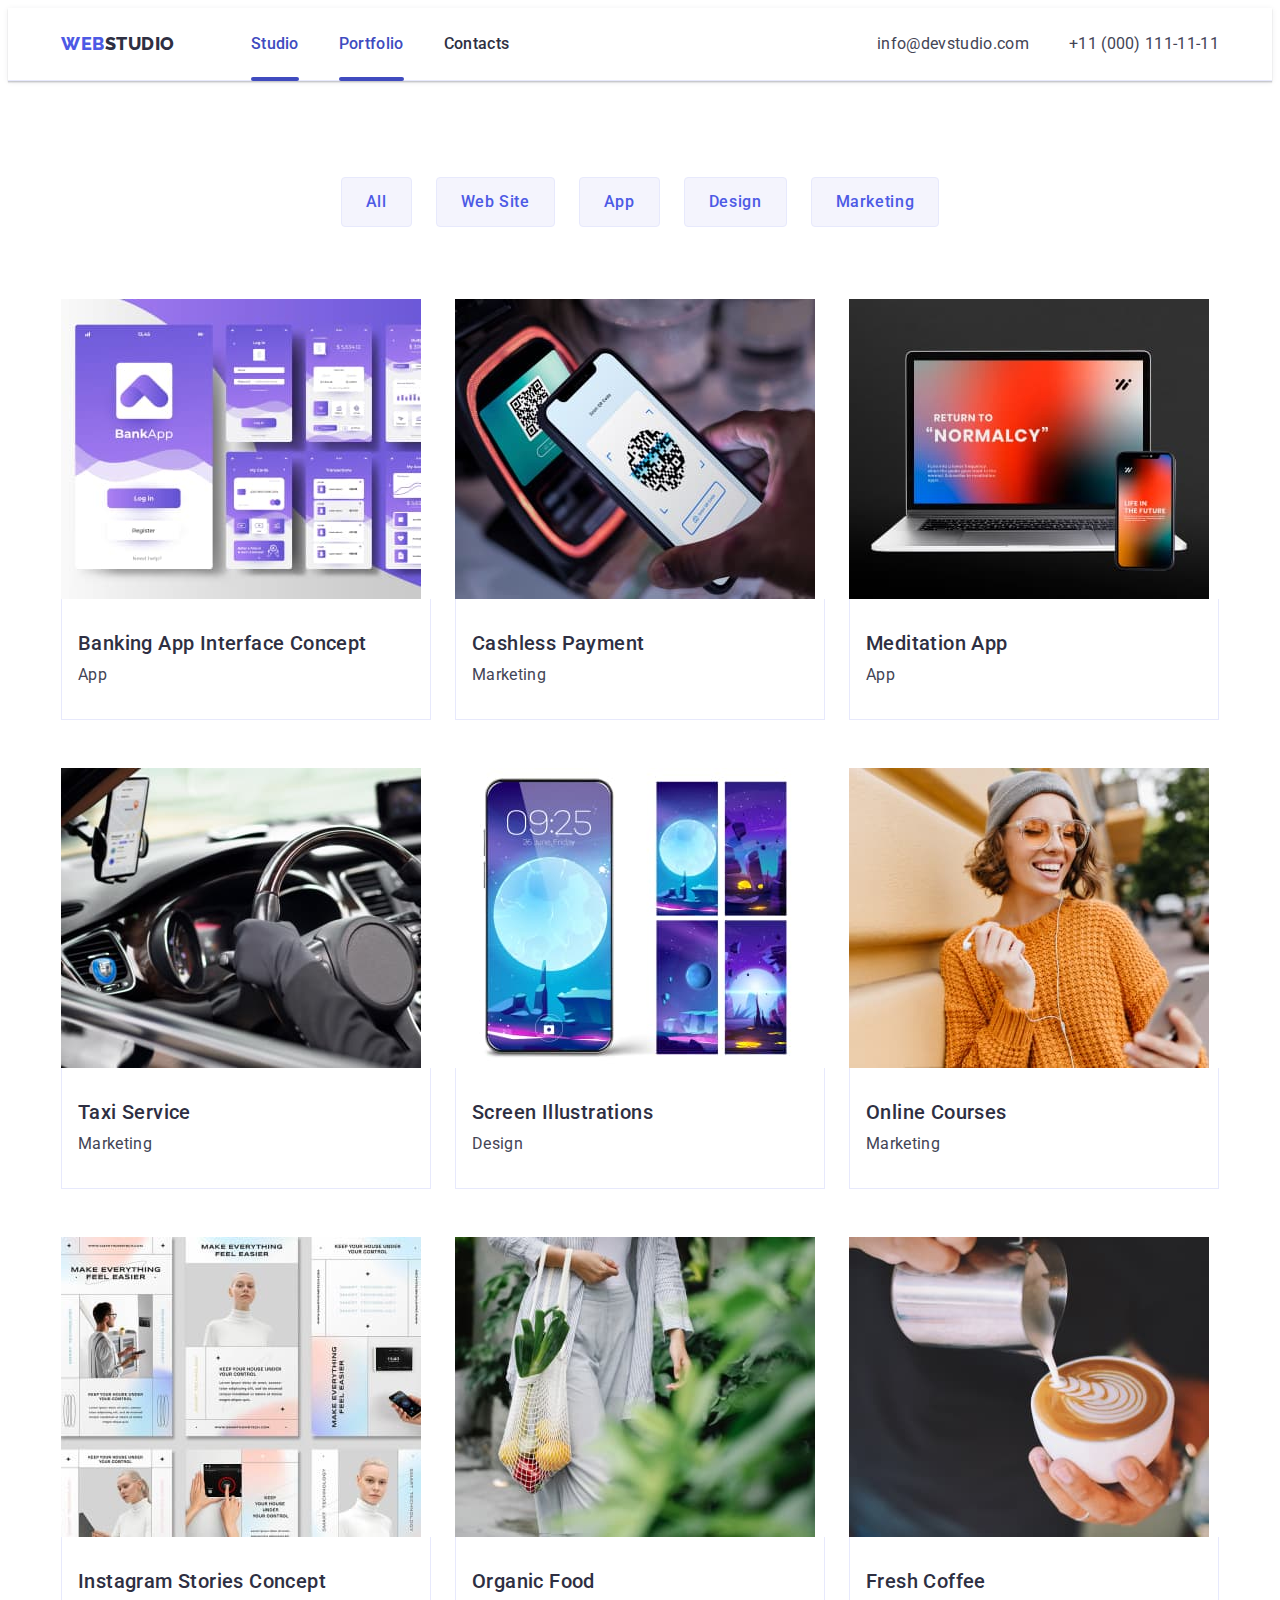
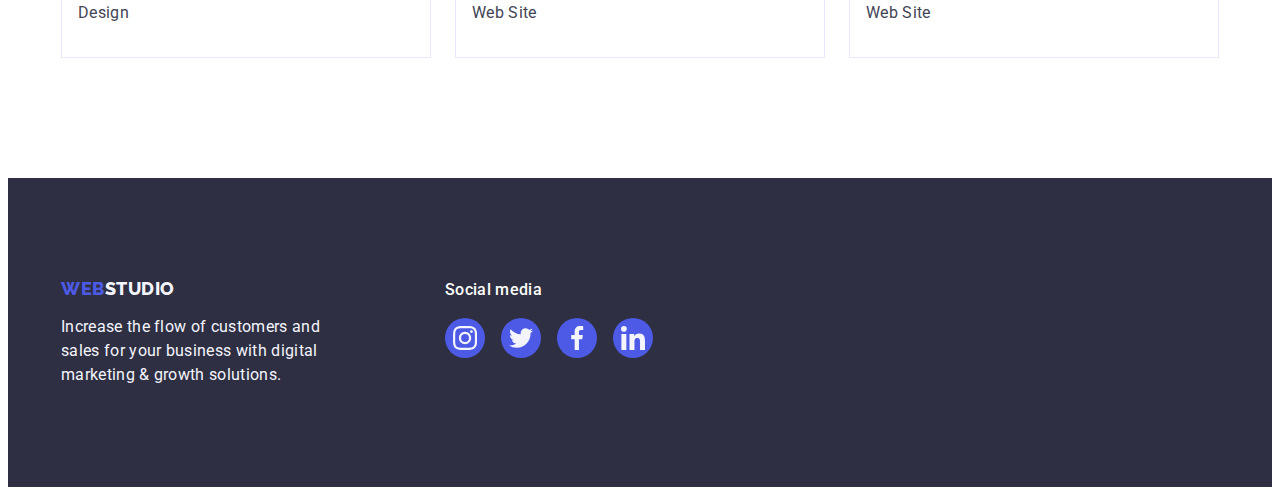
==== portfolio.html @ 092b8d67 "start" ====
<!DOCTYPE html>
<html lang="en">
  <head>
    <meta charset="UTF-8" />
    <meta http-equiv="X-UA-Compatible" content="IE=edge" />
    <meta name="viewport" content="width=device-width, initial-scale=1.0" />
    <title>Portfolio</title>
    <link rel="preconnect" href="https://fonts.googleapis.com" />
    <link rel="preconnect" href="https://fonts.gstatic.com" crossorigin />
    <link
      href="https://fonts.googleapis.com/css2?family=Raleway:wght@800&family=Roboto:wght@400;500;700;900&display=swap"
      rel="stylesheet"
    />
    <link
      rel="stylesheet"
      href="https://cdnjs.cloudflare.com/ajax/libs/modern-normalize/1.1.0/modern-normalize.min.css"
      integrity="sha512-wpPYUAdjBVSE4KJnH1VR1HeZfpl1ub8YT/NKx4PuQ5NmX2tKuGu6U/JRp5y+Y8XG2tV+wKQpNHVUX03MfMFn9Q=="
      crossorigin="anonymous"
      referrerpolicy="no-referrer"
    />

    <link rel="stylesheet" href="./css/style.css" />
  </head>
  <body>
    <!-- Header  -->
    <header class="page-header">
      <div class="container page-header-container">
        <nav class="page-nav">
          <a class="logotype link" href="./index.html"
            >Web<span class="accent">Studio</span></a
          >
          <ul class="site-nav list">
            <li class="nav-item">
              <a class="nav-link activ link" href="./index.html">Studio</a>
            </li>
            <li class="nav-item">
              <a class="nav-link activ link" href="./portfolio.html"
                >Portfolio</a
              >
            </li>
            <li class="nav-item">
              <a class="nav-link link" href="">Contacts</a>
            </li>
          </ul>
        </nav>
        <address class="contacts">
          <ul class="contact-nav list">
            <li class="contact-item">
              <a class="contact-link link" href="mailto:info@devstudio.com"
                >info@devstudio.com</a
              >
            </li>
            <li class="contact-item">
              <a class="contact-link link" href="tel:+110001111111"
                >+11 (000) 111-11-11</a
              >
            </li>
          </ul>
        </address>
      </div>
    </header>

    <main>
      <!-- Section Portfolio -->
      <section class="section-portfolio">
        <div class="container">
          <h1 hidden>Portfolio</h1>
          <!-- Filter  -->
          <ul class="filter-list list">
            <li class="filter-item">
              <button type="button" class="button secondary">All</button>
            </li>
            <li class="filter-item">
              <button type="button" class="button secondary">Web Site</button>
            </li>
            <li class="filter-item">
              <button type="button" class="button secondary">App</button>
            </li>
            <li class="filter-item">
              <button type="button" class="button secondary">Design</button>
            </li>
            <li class="filter-item">
              <button type="button" class="button secondary">Marketing</button>
            </li>
          </ul>

          <ul class="work-list list">
            <li class="work-item">
              <a class="work-item-link link" href="">
                <div class="thumb">
                  <img
                    src="./images/portfolio/img21.jpg"
                    alt="picture banking interface"
                    width="360"
                  />

                  <p class="portfolio-overlay-text">
                    14 Stylish and User-Friendly App Design Concepts · Task
                    Manager App · Calorie Tracker App · Exotic Fruit Ecommerce
                    App · Cloud Storage App
                  </p>
                </div>
                <div class="work-item-content">
                  <h2 class="portfolio-title">Banking App Interface Concept</h2>
                  <p class="text">App</p>
                </div>
              </a>
            </li>
            <li class="work-item">
              <a class="work-item-link link" href="">
                <div class="thumb">
                  <img
                    src="./images/portfolio/img22.jpg"
                    alt="picture mobile and terminal "
                    width="360"
                  />

                  <p class="portfolio-overlay-text">
                    14 Stylish and User-Friendly App Design Concepts · Task
                    Manager App · Calorie Tracker App · Exotic Fruit Ecommerce
                    App · Cloud Storage App
                  </p>
                </div>
                <div class="work-item-content">
                  <h2 class="portfolio-title">Cashless Payment</h2>
                  <p class="text">Marketing</p>
                </div>
              </a>
            </li>
            <li class="work-item">
              <a class="work-item-link link" href="">
                <div class="thumb">
                  <img
                    src="./images/portfolio/img23.jpg"
                    alt="picture mobile and notebook "
                    width="360"
                  />

                  <p class="portfolio-overlay-text">
                    14 Stylish and User-Friendly App Design Concepts · Task
                    Manager App · Calorie Tracker App · Exotic Fruit Ecommerce
                    App · Cloud Storage App
                  </p>
                </div>
                <div class="work-item-content">
                  <h2 class="portfolio-title">Meditation App</h2>
                  <p class="text">App</p>
                </div>
              </a>
            </li>
            <li class="work-item">
              <a class="work-item-link link" href="">
                <div class="thumb">
                  <img
                    src="./images/portfolio/img24.jpg"
                    alt="picture car"
                    width="360"
                  />

                  <p class="portfolio-overlay-text">
                    14 Stylish and User-Friendly App Design Concepts · Task
                    Manager App · Calorie Tracker App · Exotic Fruit Ecommerce
                    App · Cloud Storage App
                  </p>
                </div>
                <div class="work-item-content">
                  <h2 class="portfolio-title">Taxi Service</h2>
                  <p class="text">Marketing</p>
                </div>
              </a>
            </li>
            <li class="work-item">
              <a class="work-item-link link" href="">
                <div class="thumb">
                  <img
                    src="./images/portfolio/img25.jpg"
                    alt="picture mobile"
                    width="360"
                  />

                  <p class="portfolio-overlay-text">
                    14 Stylish and User-Friendly App Design Concepts · Task
                    Manager App · Calorie Tracker App · Exotic Fruit Ecommerce
                    App · Cloud Storage App
                  </p>
                </div>
                <div class="work-item-content">
                  <h2 class="portfolio-title">Screen Illustrations</h2>
                  <p class="text">Design</p>
                </div>
              </a>
            </li>
            <li class="work-item">
              <a class="work-item-link link" href="">
                <div class="thumb">
                  <img
                    src="./images/portfolio/img26.jpg"
                    alt="picture woman"
                    width="360"
                  />

                  <p class="portfolio-overlay-text">
                    14 Stylish and User-Friendly App Design Concepts · Task
                    Manager App · Calorie Tracker App · Exotic Fruit Ecommerce
                    App · Cloud Storage App
                  </p>
                </div>
                <div class="work-item-content">
                  <h2 class="portfolio-title">Online Courses</h2>
                  <p class="text">Marketing</p>
                </div>
              </a>
            </li>
            <li class="work-item">
              <a class="work-item-link link" href="">
                <div class="thumb">
                  <img
                    src="./images/portfolio/img27.jpg"
                    alt="picture instagram"
                    width="360"
                  />

                  <p class="portfolio-overlay-text">
                    14 Stylish and User-Friendly App Design Concepts · Task
                    Manager App · Calorie Tracker App · Exotic Fruit Ecommerce
                    App · Cloud Storage App
                  </p>
                </div>
                <div class="work-item-content">
                  <h2 class="portfolio-title">Instagram Stories Concept</h2>
                  <p class="text">Design</p>
                </div>
              </a>
            </li>
            <li class="work-item">
              <a class="work-item-link link" href="">
                <div class="thumb">
                  <img
                    src="./images/portfolio/img28.jpg"
                    alt="picture woman with fruits"
                    width="360"
                  />

                  <p class="portfolio-overlay-text">
                    14 Stylish and User-Friendly App Design Concepts · Task
                    Manager App · Calorie Tracker App · Exotic Fruit Ecommerce
                    App · Cloud Storage App
                  </p>
                </div>
                <div class="work-item-content">
                  <h2 class="portfolio-title">Organic Food</h2>
                  <p class="text">Web Site</p>
                </div>
              </a>
            </li>
            <li class="work-item">
              <a class="work-item-link link" href="">
                <div class="thumb">
                  <img
                    src="./images/portfolio/img29.jpg"
                    alt="picture coffee cup"
                    width="360"
                  />

                  <p class="portfolio-overlay-text">
                    14 Stylish and User-Friendly App Design Concepts · Task
                    Manager App · Calorie Tracker App · Exotic Fruit Ecommerce
                    App · Cloud Storage App
                  </p>
                </div>
                <div class="work-item-content">
                  <h2 class="portfolio-title">Fresh Coffee</h2>
                  <p class="text">Web Site</p>
                </div>
              </a>
            </li>
          </ul>
        </div>
      </section>
    </main>

    <!-- Footer  -->
    <footer class="footer">
      <div class="container container-block">
        <div class="logo-block">
          <a class="logotype link" href="./index.html"
            >Web<span class="footer-accent">Studio</span></a
          >
          <p class="text">
            Increase the flow of customers and sales for your business with
            digital marketing & growth solutions.
          </p>
        </div>
        <div>
          <p class="footer-media">Social media</p>
          <ul class="social-list list">
            <li class="social-list-item">
              <a
                href=""
                class="social-list-link"
                target="_blank"
                rel="noopener noreferrer"
                aria-label="instagram icon"
              >
                <svg class="social-list-icon" width="24" height="24">
                  <use href="./images/icons.svg#icon-instagram"></use>
                </svg>
              </a>
            </li>
            <li class="social-list-item">
              <a
                href=""
                class="social-list-link"
                target="_blank"
                rel="noopener noreferrer"
                aria-label="twitter icon"
              >
                <svg class="social-list-icon" width="24" height="24">
                  <use href="./images/icons.svg#icon-twitter"></use>
                </svg>
              </a>
            </li>
            <li class="social-list-item">
              <a
                href=""
                class="social-list-link"
                target="_blank"
                rel="noopener noreferrer"
                aria-label="facebook icon"
              >
                <svg class="social-list-icon" width="24" height="24">
                  <use href="./images/icons.svg#icon-facebook"></use>
                </svg>
              </a>
            </li>
            <li class="social-list-item">
              <a
                href=""
                class="social-list-link"
                target="_blank"
                rel="noopener noreferrer"
                aria-label="linkedin icon"
              >
                <svg class="social-list-icon" width="24" height="24">
                  <use href="./images/icons.svg#icon-linkedin"></use>
                </svg>
              </a>
            </li>
          </ul>
        </div>
      </div>
    </footer>
  </body>
</html>
---- css/style.css ----
:root {
  --primery-text-color: #434455;
  --title-text-color: #2e2f42;
  --blue-accent-color: #404bbf;
  --white-text-color: #ffffff;
  --cloud-text-color: #f4f4fd;
  --blue-nomal-color: #4d5ae5;
  --white-bg-color: #ffffff;
  --cloud-bg-color: #f4f4fd;
  --border-btn-color: #e7e9fc;
  --navy-blue-bg-color: #2e2f42;
  --border-icon-color: #8e8f99;
  --white-color: #ffffff;
  --green-accent-color: #31d0aa;
  --modal-bgr-color: rgba(46, 47, 66, 0.4);
  --modal-white-bgr-color: #fcfcfc;
  --modal-button-bgr-color: #e7e9fc;
  --anim-time: 250ms cubic-bezier(0.4, 0, 0.2, 1);
  --modal-index: 100;
}
/* Style color  */
/* /* основной цвет #434455  */
/* вторичный цвет #2E2F42  */
/* normal blue #4D5AE5  */
/* accent blue #404BBF  */
/* вторичный бекграунд #F4F4FD  */
/* белый #FFFFFF  */

body {
  font-family: 'Roboto', sans-serif;
  background-color: var(--white-bg-color);
  color: var(--primery-text-color);
  font-size: 16px;
  line-height: 1.5;
  letter-spacing: 0.02em;
}

.list {
  list-style: none;
}
.link {
  text-decoration: none;
}

h1,
h2,
h3,
h4,
h5,
h6,
p {
  margin-top: 0;
  margin-bottom: 0;
}

ul,
ol {
  margin-top: 0;
  margin-bottom: 0;
  padding-left: 0;
}
img {
  display: block;
  max-width: 100%;
  height: auto;
}
.container {
  margin-left: auto;
  margin-right: auto;
  width: 1158px;
  padding: 0 15px;
  margin: 0 auto;
}
/* HEADER  */
.page-header {
  border-bottom: 1px solid #e7e9fc;
  box-shadow: 0px 2px 1px rgba(46, 47, 66, 0.08),
    0px 1px 1px rgba(46, 47, 66, 0.16), 0px 1px 6px rgba(46, 47, 66, 0.08);
}
.page-header-container {
  display: flex;
}
.page-nav {
  display: flex;
  align-items: center;
}
/* Logotype  */
.logotype {
  font-family: 'Raleway', sans-serif;
  font-weight: 800;
  font-size: 18px;
  line-height: 1.17;
  letter-spacing: 0.03em;
  text-transform: uppercase;
  color: var(--blue-nomal-color);
  margin-right: 76px;
}
.accent {
  font-family: 'Raleway';
  font-weight: 800;
  font-size: 18px;
  line-height: 1.17;
  letter-spacing: 0.03em;
  text-transform: uppercase;
  color: var(--title-text-color);
}
/* Site-novigation  */
.nav-item {
}
.nav-link {
  position: relative;
  color: var(--title-text-color);
  font-weight: 500;
}
.nav-link::after {
  display: block;
  content: '';
  position: absolute;
  bottom: -1px;
  left: 0;
  width: 100%;
  height: 4px;
  border-radius: 2px;
}
.nav-link.activ {
  color: #404bbf;
}
.nav-link.activ::after {
  background-color: #404bbf;
}
.contact-link,
.nav-link {
  display: block;
  padding-top: 24px;
  padding-bottom: 24px;
  transition: color 250ms cubic-bezier(0.4, 0, 0.2, 1);
}
.nav-item:not(:last-child) {
  margin-right: 40px;
}
.site-nav {
  display: flex;
}
.site-nav .link:hover,
.site-nav .link:focus {
  color: var(--blue-accent-color);
}

/* Address   */
.contacts {
  display: flex;
  align-items: center;
  font-style: normal;
  margin-left: auto;
}
.contact-nav {
  display: flex;
  transition: color var(--anim-time);
}
.contact-nav .link {
  color: var(--primery-text-color);
  font-size: 16px;
  line-height: 1.5;
}
.contact-nav .link:hover,
.contact-nav .link:focus {
  color: var(--blue-accent-color);
}
.contact-item:not(:last-child) {
  margin-right: 40px;
}
/* /* HERO ? */
/* .hero {
  background-color: var(--navy-blue-bg-color);
  text-align: center;
  padding-top: 188px;
  padding-bottom: 188px;
} */
.hero-title {
  color: var(--white-text-color);
  font-weight: 700;
  font-size: 56px;
  line-height: 1.07;
  letter-spacing: 0.02em;
  margin-bottom: 48px;
  max-width: 496px;
  margin-left: auto;
  margin-right: auto;
}
.overlay {
  max-width: 1440px;
  margin-left: auto;
  margin-right: auto;
  background-image: linear-gradient(
      rgba(46, 47, 66, 0.7),
      rgba(46, 47, 66, 0.7)
    ),
    url(../images/hero/people-office.jpg);
  background-position: center;
  background-size: cover;
  background-repeat: no-repeat;
  background-color: var(--navy-blue-bg-color);
  text-align: center;
  padding-top: 188px;
  padding-bottom: 188px;
}
/* Section 1 */
.section {
  padding-top: 120px;
  padding-bottom: 120px;
}
.feature-list {
  display: flex;
  flex-wrap: wrap;
  gap: 24px;
}
.feature-item {
  flex-basis: calc((100% - 72px) / 4);
}
.title {
  color: var(--title-text-color);
  font-weight: 500;
  font-size: 20px;
  line-height: 1.2;
  letter-spacing: 0.02em;
  margin-bottom: 8px;
}
.button-icon {
  display: block;
  background-color: var(--cloud-bg-color);
}
.feature-icon-items {
  display: flex;
  align-items: center;
  justify-content: center;
  height: 112px;
  background-color: var(--cloud-bg-color);
  border-radius: 4px;
  margin-bottom: 8px;
}

/* Section 2  */
.second-section {
  padding-bottom: 120px;
}
.second-title {
  color: var(--title-text-color);
  font-weight: 700;
  font-size: 36px;
  line-height: 1.1;
  letter-spacing: 0.02em;
  text-align: center;
  text-transform: capitalize;
  margin-bottom: 72px;
}
.service-list {
  display: flex;
  gap: 24px;
  flex-wrap: wrap;
}
.service-item {
  flex-basis: calc((100% - 48px) / 3);
}
/* Section 3  */
.team {
  background-color: var(--cloud-bg-color);
  padding-top: 120px;
  padding-bottom: 120px;
}
.employers-list {
  display: flex;
  gap: 24px;
  text-align: center;
  flex-wrap: wrap;
}
.profession {
  color: var(--primery-text-color);
  margin-bottom: 8px;
}
.section.team {
  background-color: var(--cloud-text-color);
}
.employers-item {
  background-color: #ffffff;
  flex-basis: calc((100% - 72px) / 4);
  box-shadow: 0px 1px 6px rgba(46, 47, 66, 0.08),
    0px 1px 1px rgba(46, 47, 66, 0.16), 0px 2px 1px rgba(46, 47, 66, 0.08);
  border-radius: 0px 0px 4px 4px;
}
.employers-item-content {
  padding: 32px 0;
}
.customers {
  padding-top: 120px;
}
.social-list {
  display: flex;
  justify-content: center;
  align-items: center;
  gap: 24px;
}
.social-list-link {
  display: flex;
  justify-content: center;
  align-items: center;
  width: 40px;
  height: 40px;
  border-radius: 50%;
  background-color: var(--blue-nomal-color);
  transition: background-color var(--anim-time);
}
.social-list-link:hover,
.social-list-link:focus {
  background-color: var(--blue-accent-color);
}
.social-list-icon {
  fill: var(--cloud-bg-color);
}

/* Section-4-Customers  */

.client-list {
  display: flex;
  padding: 0px;
  gap: 24px;
}
.client-item {
  flex-basis: calc((100% - 120px) / 6);
  height: 88px;
  width: 168px;
}
.client-link {
  display: flex;
  justify-content: center;
  align-items: center;
  border: 1px solid #8e8f99;
  border-radius: 4px;
  color: var(--border-icon-color);
  width: 100%;
  height: 100%;
  transition: border-color 250ms cubic-bezier(0.4, 0, 0.2, 1),
    color 250ms cubic-bezier(0.4, 0, 0.2, 1);
}
.client-link:hover,
.client-link:focus {
  color: #404bbf;
  border-color: #404bbf;
}
.client-icon {
  display: block;
  fill: currentColor;
}

/* Footer  */
.footer {
  background-color: var(--navy-blue-bg-color);
  padding: 100px 0;
}
.footer .logotype {
  display: inline-block;
  color: var(--blue-nomal-color);
  font-family: 'Raleway', sans-serif;
  font-weight: 800;
  font-size: 18px;
  line-height: 1.17;
  letter-spacing: 0.03em;
  text-transform: uppercase;
  margin-bottom: 16px;
}
.footer-accent {
  color: var(--cloud-text-color);
}
.footer .text {
  color: var(--cloud-text-color);
  width: 264px;
}
.footer-media {
  font-weight: 500;
  color: var(--white-text-color);
  margin-bottom: 16px;
}
.container-block {
  display: flex;
  align-items: baseline;
}
.logo-block {
  margin-right: 120px;
}
.footer .social-list-link:hover,
.footer .social-list-link:focus {
  background-color: var(--green-accent-color);
}
.media-block {
  margin-right: 80px;
}
.footer .social-list {
  display: flex;
  gap: 16px;
}
.subscribe-block {
}
.footer-subscribe {
  color: var(--white-text-color);
  font-weight: 500;
}

/* Section Portfolio  */

.section-portfolio {
  padding-top: 96px;
  padding-bottom: 120px;
}
.portfolio-title {
  font-weight: 500;
  font-size: 20px;
  line-height: 1.2;
  letter-spacing: 0.02em;
  color: var(--title-text-color);
  margin-bottom: 8px;
}
.filter-list {
  display: flex;
  margin-bottom: 72px;
  justify-content: center;
  gap: 24px;
}

.work-list {
  display: flex;
  flex-wrap: wrap;
  row-gap: 48px;
  column-gap: 24px;
  row-gap: 48px;
}
.work-item {
  flex-basis: calc((100% - 48px) / 3);
}

.work-item-link {
  display: block;
  transition: box-shadow 250ms cubic-bezier(0.4, 0, 0.2, 1);
}
.work-item-link:hover .portfolio-overlay-text,
.work-item-link:focus .portfolio-overlay-text {
  transform: translateY(0%);
}
.work-item-link:hover,
.work-item-link:focus {
  box-shadow: 0px 1px 6px rgba(46, 47, 66, 0.08),
    0px 1px 1px rgba(46, 47, 66, 0.16), 0px 2px 1px rgba(46, 47, 66, 0.08);
}
.work-item-content {
  padding: 32px 16px;
  border: 1px solid #e7e9fc;
  border-top: none;
}

/* PORTFOLIO OVERLAY  */
.thumb {
  position: relative;
  overflow: hidden;
}

.portfolio-overlay-text {
  position: absolute;
  top: 0;
  color: var(--cloud-text-color);
  padding: 40px 32px;
  background-color: #4d5ae5;
  height: 100%;
  width: 100%;
  transform: translateY(100%);
  transition: transform 250ms cubic-bezier(0.4, 0, 0.2, 1);
}

/* Button  */
.button {
  display: block;
  color: var(--title-text-color);
  background-color: var(--white-bg-color);
  font-family: 'Roboto', sans-serif;
  font-weight: 500;
  font-size: 16px;
  line-height: 1.5;
  letter-spacing: 0.04em;
  cursor: pointer;
  border-radius: 4px;
  padding: 0;
  border: 0;
}
.button.primery {
  margin-left: auto;
  margin-right: auto;
  color: var(--white-text-color);
  background-color: var(--blue-nomal-color);
  font-weight: 500;
  font-size: 16px;
  line-height: 1.5;
  letter-spacing: 0.04em;
  box-shadow: 0px 4px 4px rgba(0, 0, 0, 0.15);
  padding-top: 16px;
  padding-bottom: 16px;
  padding-left: 32px;
  padding-right: 32px;
  min-width: 169px;
  border: none;
  transition: background-color var(--anim-time);
}
.button.primery:hover,
.button.primery:focus {
  background-color: var(--blue-accent-color);
}
.button.secondary {
  color: var(--blue-nomal-color);
  background-color: var(--cloud-bg-color);
  font-weight: 500;
  font-size: 16px;
  line-height: 1.5;
  letter-spacing: 0.04em;
  font-family: inherit;
  padding: 12px 24px;
  border: 1px solid var(--border-btn-color);
  min-width: 69px;
  transition: color 250ms cubic-bezier(0.4, 0, 0.2, 1),
    background-color 250ms cubic-bezier(0.4, 0, 0.2, 1),
    border-color 250ms cubic-bezier(0.4, 0, 0.2, 1),
    box-shadow 250ms cubic-bezier(0.4, 0, 0.2, 1);
}
.button.secondary:hover,
.button.secondary:focus {
  background-color: var(--blue-accent-color);
  color: var(--white-text-color);
  box-shadow: 0px 3px 1px rgba(0, 0, 0, 0.1), 0px 2px 1px rgba(0, 0, 0, 0.08),
    0px 2px 2px rgba(0, 0, 0, 0.12);
  border-radius: 4px;
}
.button.secondary:active {
  color: var(--blue-accent-color);
}
.button.subscribe {
  display: inline-block;
  min-width: 165px;
  padding-left: 24px;
  padding-right: 64px;
  padding-top: 8px;
  padding-bottom: 8px;
  color: var(--white-text-color);
  background-color: var(--blue-nomal-color);
}
.text {
  color: var(--primery-text-color);
}

/* MODAL WINDOW  */
.backdrop {
  position: fixed;
  top: 0;
  left: 0;
  width: 100%;
  height: 100%;
  z-index: var(--modal-index);
  opacity: 1;
  visibility: visible;
  background-color: var(--modal-bgr-color);
  transition: opacity 250ms cubic-bezier(0.4, 0, 0.2, 1),
    visibility 250ms cubic-bezier(0.4, 0, 0.2, 1);
}
.backdrop.is-hidden {
  opacity: 0;
  visibility: hidden;
  pointer-events: none;
}
.modal {
  position: absolute;
  top: 50%;
  left: 50%;
  transform: translate(-50%, -50%);
  width: 408px;
  min-height: 576px;
  background-color: var(--modal-white-bgr-color);
  box-shadow: 0px 1px 1px rgba(0, 0, 0, 0.14), 0px 1px 3px rgba(0, 0, 0, 0.12),
    0px 2px 1px rgba(0, 0, 0, 0.2);
  border-radius: 4px;
  transition: transform 250ms cubic-bezier(0.4, 0, 0.2, 1);
}
.backdrop.is-hidden .modal {
  opacity: 0;
  transform: translate(-50%, -70%);
}
.modal-close-btn {
  position: absolute;
  top: 24px;
  right: 24px;
  display: flex;
  align-items: center;
  justify-content: center;
  padding: 0;
  width: 24px;
  height: 24px;
  border-radius: 50%;
  border: 1px solid rgba(0, 0, 0, 0.1);
  background-color: var(--modal-button-bgr-color);
  cursor: pointer;
  transition: background-color 250ms cubic-bezier(0.4, 0, 0.2, 1),
    border 250ms cubic-bezier(0.4, 0, 0.2, 1);
}
.modal-close-btn:hover,
.modal-close-btn:focus {
  background-color: #404bbf;
  border: none;
}
.modal-close-icon {
  transition: fill 250ms cubic-bezier(0.4, 0, 0.2, 1);
}

.modal-close-btn:hover .modal-close-icon,
.modal-close-btn:focus .modal-close-icon {
  fill: #ffffff;
}
.form-textarea {
  width: 100%;
  resize: none;
}
.modal-send-btn {
  min-width: 169px;
  padding: 16px 32px;
  background-color: var(--blue-nomal-color);
  color: var(--white-text-color);
  box-shadow: 0px 4px 4px rgba(0, 0, 0, 0.15);
  border-radius: 4px;
  margin-left: auto;
  margin-right: auto;
}
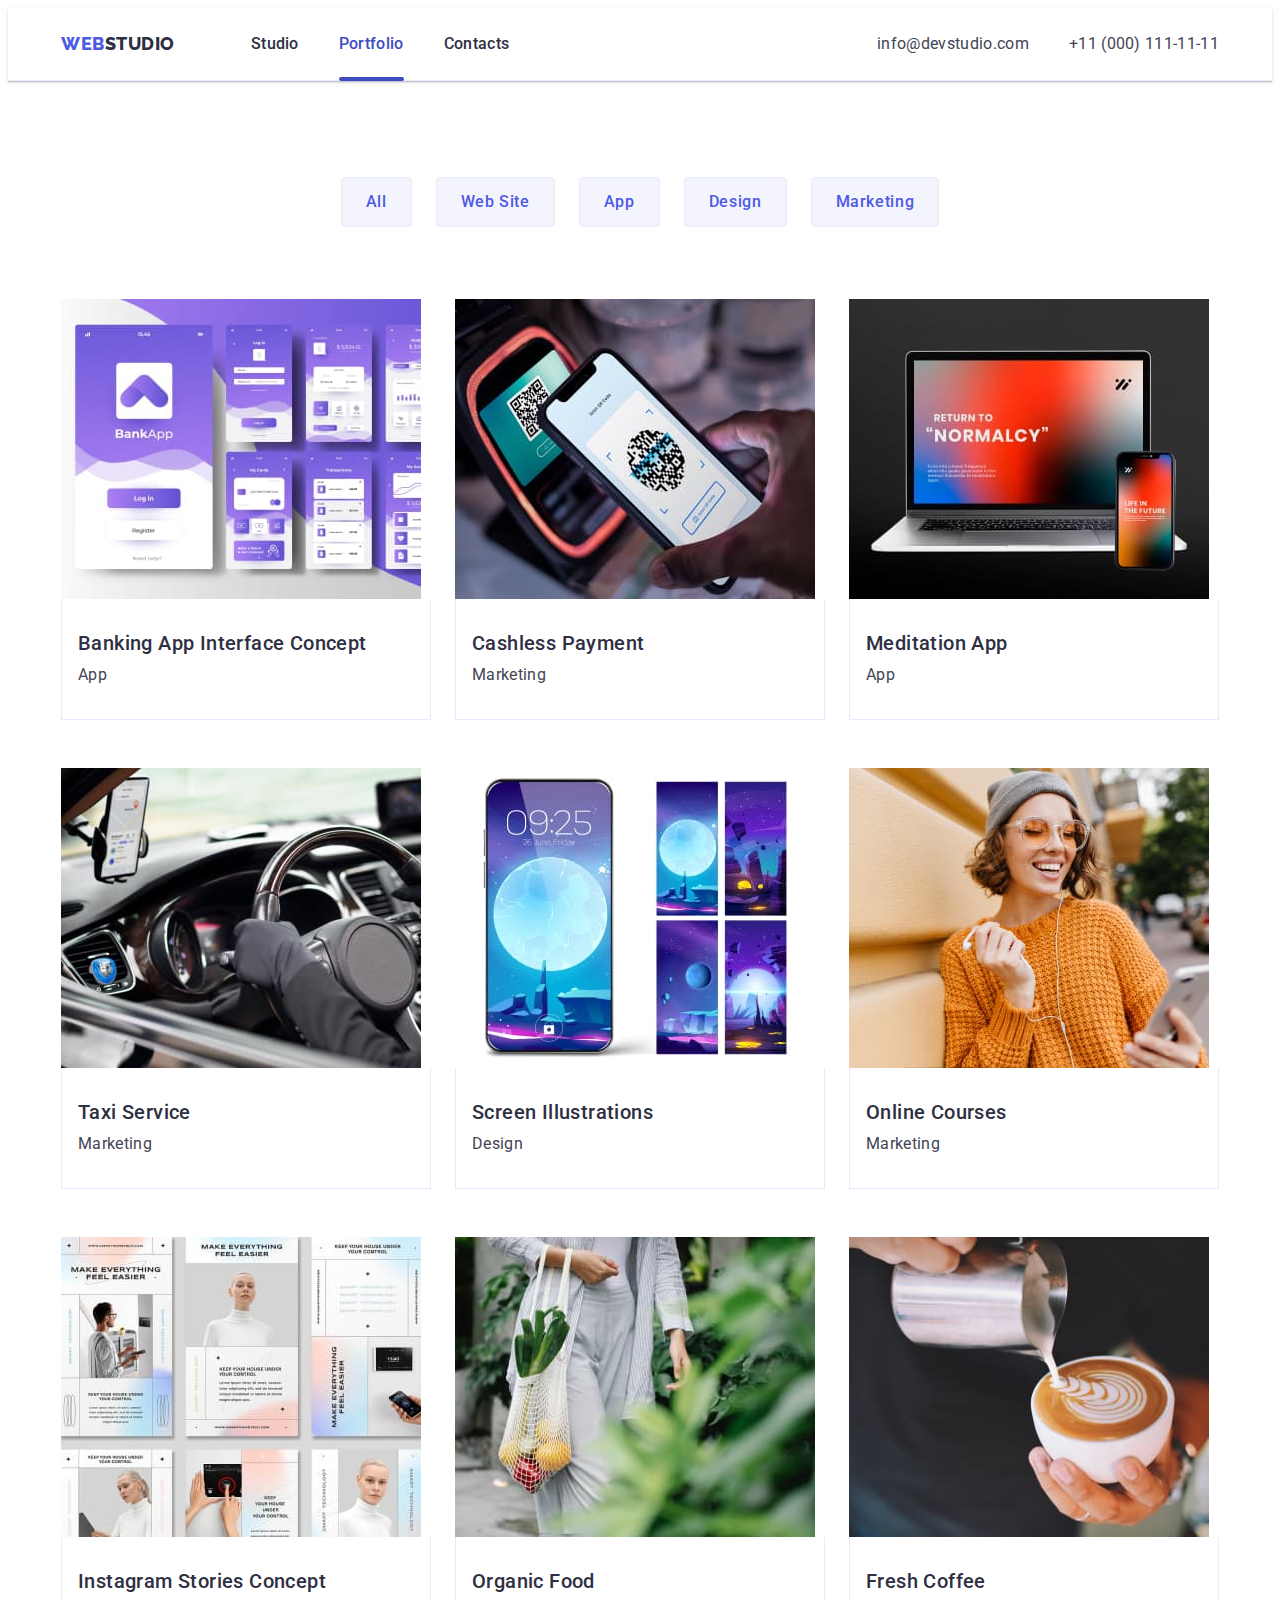
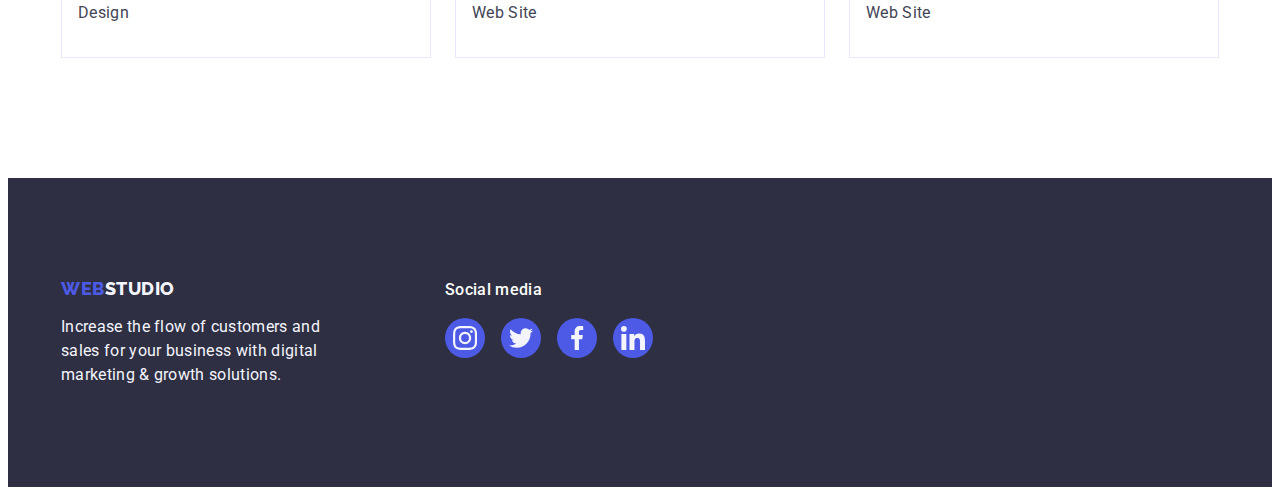
==== commit bec55e73: "доб. иконки" ====
--- a/portfolio.html
+++ b/portfolio.html
@@ -31,7 +31,7 @@
           >
           <ul class="site-nav list">
             <li class="nav-item">
-              <a class="nav-link activ link" href="./index.html">Studio</a>
+              <a class="nav-link link" href="./index.html">Studio</a>
             </li>
             <li class="nav-item">
               <a class="nav-link activ link" href="./portfolio.html"
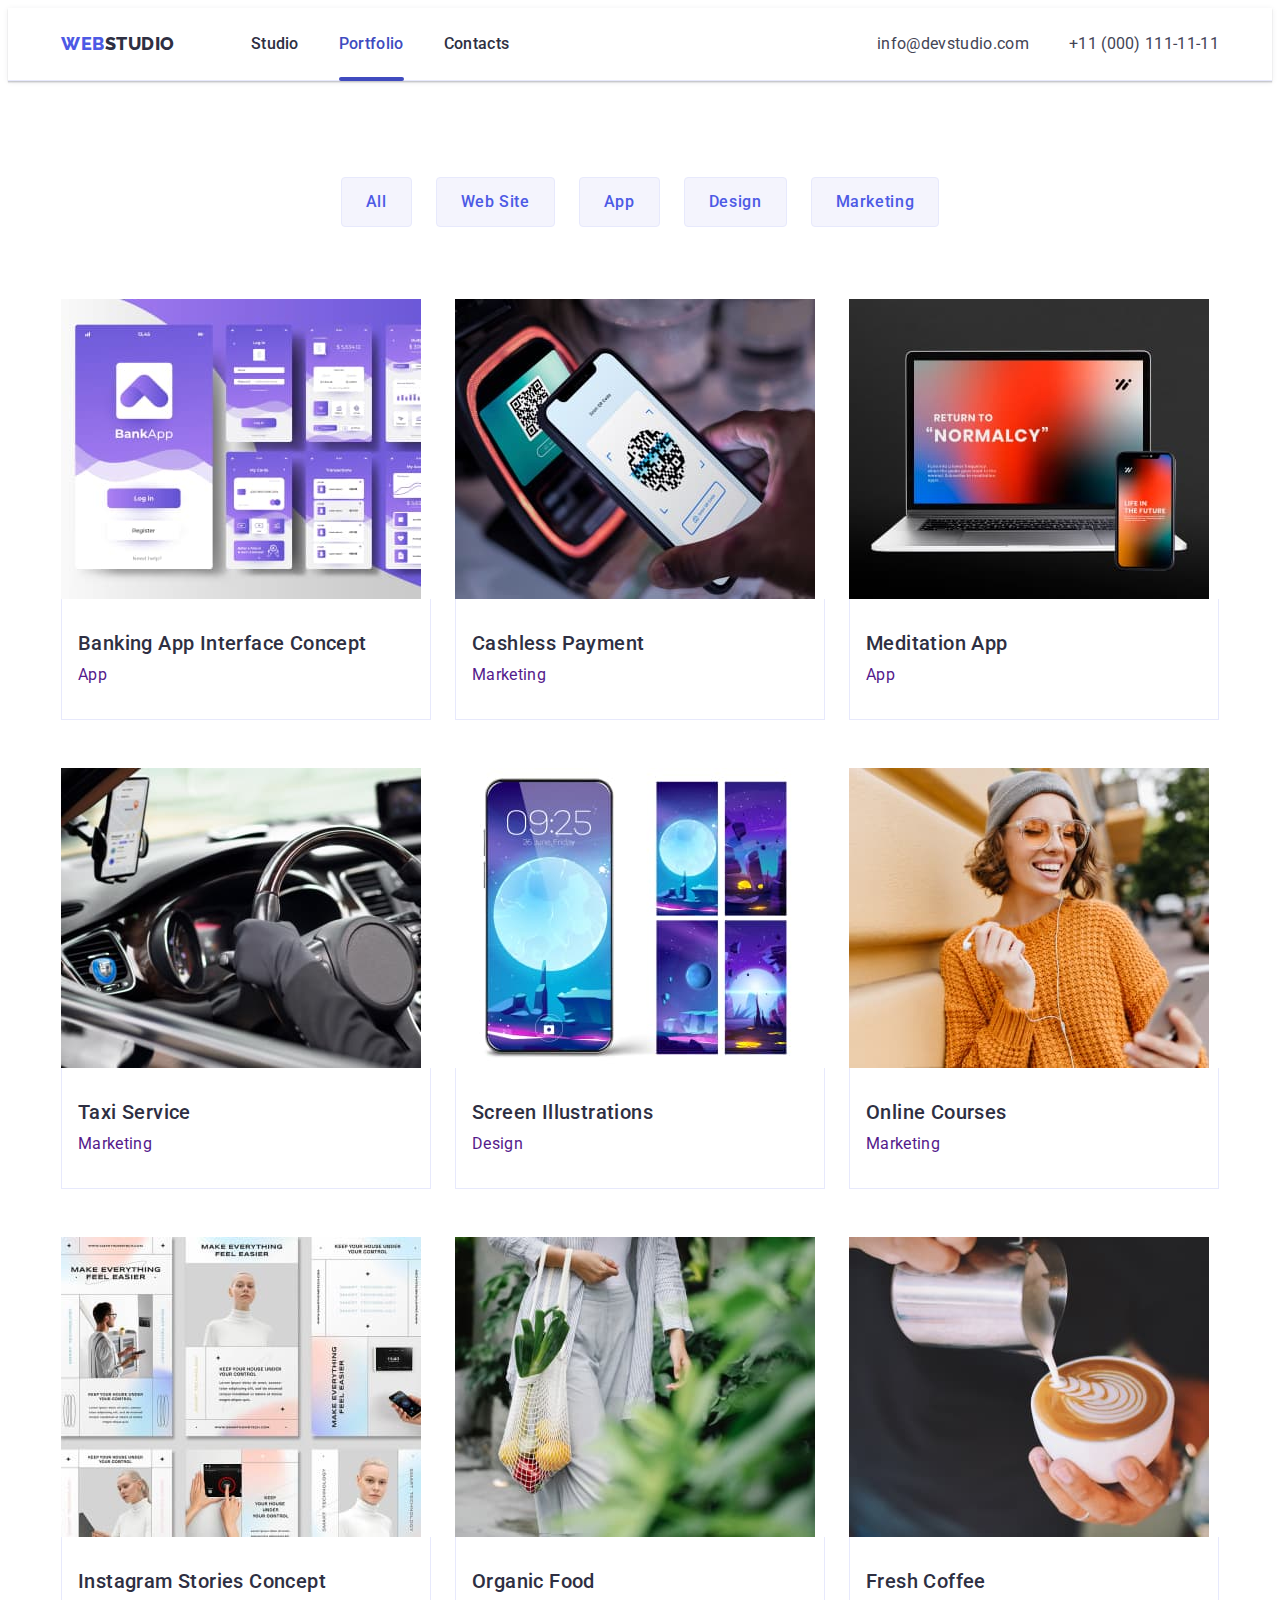
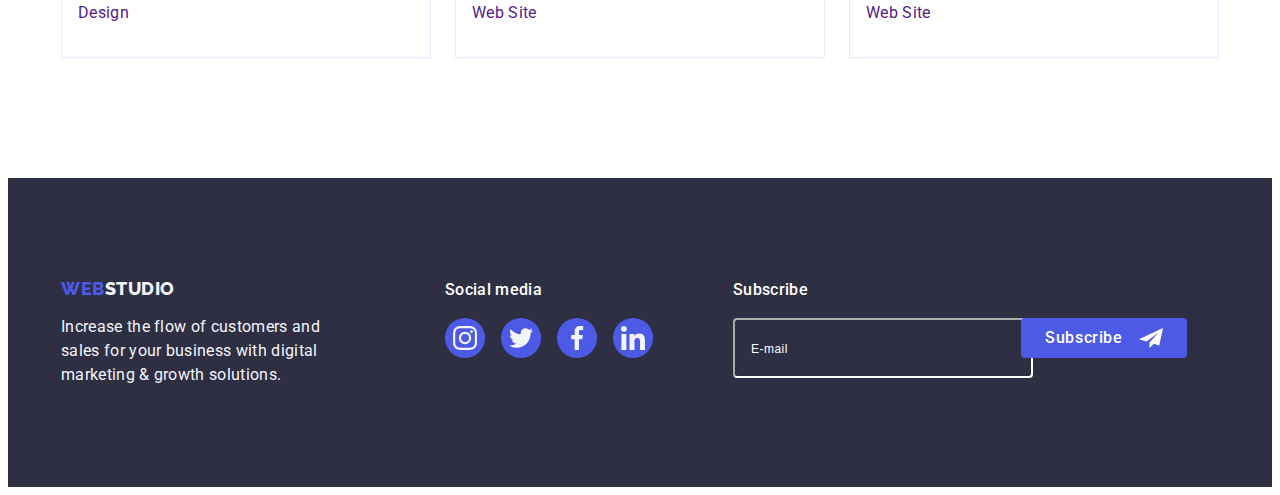
==== commit 7276ae53: "остался чекбокс" ====
--- a/portfolio.html
+++ b/portfolio.html
@@ -291,7 +291,7 @@
             digital marketing & growth solutions.
           </p>
         </div>
-        <div>
+        <div class="media-block">
           <p class="footer-media">Social media</p>
           <ul class="social-list list">
             <li class="social-list-item">
@@ -348,6 +348,26 @@
             </li>
           </ul>
         </div>
+        <div class="subscribe-block">
+          <p class="footer-subscribe">Subscribe</p>
+          <form class="subscribe-form">
+            <label class="subscribe-field" for="">
+              <input
+                class="subscribe-input"
+                type="email"
+                name="email"
+                placeholder="E-mail"
+                required
+              />
+            </label>
+            <div class="subscribe-btn-wrapper">
+              <button type="submit" class="button subscribe">Subscribe</button>
+              <svg class="subscribe-icon" width="24" height="24">
+                <use href="./images/icons.svg#icon-subsc-icon"></use>
+              </svg>
+            </div>
+          </form>
+        </div>
       </div>
     </footer>
   </body>
--- a/css/style.css
+++ b/css/style.css
@@ -15,6 +15,7 @@
   --modal-bgr-color: rgba(46, 47, 66, 0.4);
   --modal-white-bgr-color: #fcfcfc;
   --modal-button-bgr-color: #e7e9fc;
+  --modal-text-color: #8e8f99;
   --anim-time: 250ms cubic-bezier(0.4, 0, 0.2, 1);
   --modal-index: 100;
 }
@@ -402,10 +403,49 @@
 .footer-subscribe {
   color: var(--white-text-color);
   font-weight: 500;
+  margin-bottom: 16px;
+}
+.subscribe-form {
+  display: flex;
+}
+.subscribe-field {
+  width: 264px;
+  height: 40px;
+  margin-right: 24px;
+}
+.subscribe-input {
+  width: 100%;
+  height: 100%;
+  padding: 8px 16px;
+  border-radius: 4px;
+  border-color: var(--white-color);
+  color: var(--white-text-color);
+  background-color: transparent;
+  outline: transparent;
+  transition: border-color var(--anim-time);
+}
+.subscribe-input::placeholder {
+  font-size: 12px;
+  line-height: 2;
+  letter-spacing: 0.04em;
+  color: var(--white-text-color);
+}
+.subscribe-input:focus {
+  border-color: var(--blue-nomal-color);
+}
+.subscribe-btn-wrapper {
+  position: relative;
+  display: flex;
+}
+.subscribe-icon {
+  position: absolute;
+  top: 50%;
+  right: 24px;
+  transform: translateY(-50%);
+  fill: var(--white-color);
 }
 
 /* Section Portfolio  */
-
 .section-portfolio {
   padding-top: 96px;
   padding-bottom: 120px;
@@ -538,7 +578,6 @@
   color: var(--blue-accent-color);
 }
 .button.subscribe {
-  display: inline-block;
   min-width: 165px;
   padding-left: 24px;
   padding-right: 64px;
@@ -546,9 +585,25 @@
   padding-bottom: 8px;
   color: var(--white-text-color);
   background-color: var(--blue-nomal-color);
-}
-.text {
-  color: var(--primery-text-color);
+  transition: background-color var(--anim-time);
+}
+.button.subscribe:focus,
+.button.subscribe:hover {
+  background-color: var(--blue-accent-color);
+}
+.modal-send-btn {
+  min-width: 169px;
+  padding: 16px 32px;
+  background-color: var(--blue-nomal-color);
+  color: var(--white-text-color);
+  box-shadow: 0px 4px 4px rgba(0, 0, 0, 0.15);
+  margin-left: auto;
+  margin-right: auto;
+  transition: background-color var(--anim-time);
+}
+.modal-send-btn:hover,
+.modal-send-btn:focus {
+  background-color: var(--blue-accent-color);
 }
 
 /* MODAL WINDOW  */
@@ -577,6 +632,8 @@
   transform: translate(-50%, -50%);
   width: 408px;
   min-height: 576px;
+  padding: 24px;
+  padding-top: 72px;
   background-color: var(--modal-white-bgr-color);
   box-shadow: 0px 1px 1px rgba(0, 0, 0, 0.14), 0px 1px 3px rgba(0, 0, 0, 0.12),
     0px 2px 1px rgba(0, 0, 0, 0.2);
@@ -617,17 +674,86 @@
 .modal-close-btn:focus .modal-close-icon {
   fill: #ffffff;
 }
+
+.modal-title {
+  font-weight: 500;
+  color: var(--title-text-color);
+}
+.form-label {
+  display: block;
+  margin-bottom: 4px;
+  font-size: 12px;
+  line-height: 1.17;
+  letter-spacing: 0.04em;
+  color: var(--modal-text-color);
+}
+.form-wrapper {
+  position: relative;
+  margin-bottom: 8px;
+}
+.form-field {
+  width: 100%;
+  height: 40px;
+  padding: 0;
+  padding-left: 38px;
+  outline: transparent;
+  outline-offset: -1px;
+  border-radius: 4px;
+  border: 1px solid;
+  transition: outline var(--anim-time);
+}
+.form-field:focus {
+  outline: 1px solid var(--blue-nomal-color);
+}
+.form-icon {
+  position: absolute;
+  top: 50%;
+  left: 16px;
+  transform: translateY(-50%);
+  transition: var(--anim-time);
+  pointer-events: none;
+}
+.form-field:focus + .form-icon {
+  fill: var(--blue-nomal-color);
+}
+
 .form-textarea {
+  display: block;
   width: 100%;
+  height: 120px;
+  padding: 8px 16px;
+  margin-bottom: 16px;
+  font-size: 12px;
+  line-height: 1.17;
+  letter-spacing: 0.04em;
   resize: none;
-}
-.modal-send-btn {
-  min-width: 169px;
-  padding: 16px 32px;
-  background-color: var(--blue-nomal-color);
-  color: var(--white-text-color);
-  box-shadow: 0px 4px 4px rgba(0, 0, 0, 0.15);
+  outline: transparent;
+  outline-offset: -1px;
   border-radius: 4px;
-  margin-left: auto;
-  margin-right: auto;
-}
+  border: 1px solid;
+  transition: outline var(--anim-time);
+}
+.form-textarea:focus {
+  outline: 1px solid var(--blue-nomal-color);
+}
+.form-textarea::placeholder {
+  font-size: 12px;
+  line-height: 1.17;
+  letter-spacing: 0.04em;
+  color: rgba(46, 47, 66, 0.4);
+}
+.form-agreement {
+  display: flex;
+  justify-content: center;
+  gap: 6px;
+  margin-bottom: 24px;
+}
+.form-egreement-text {
+  font-size: 12px;
+  line-height: 1.17;
+  letter-spacing: 0.04em;
+  color: var(--modal-text-color);
+  user-select: none;
+}
+.form-check-input {
+}
